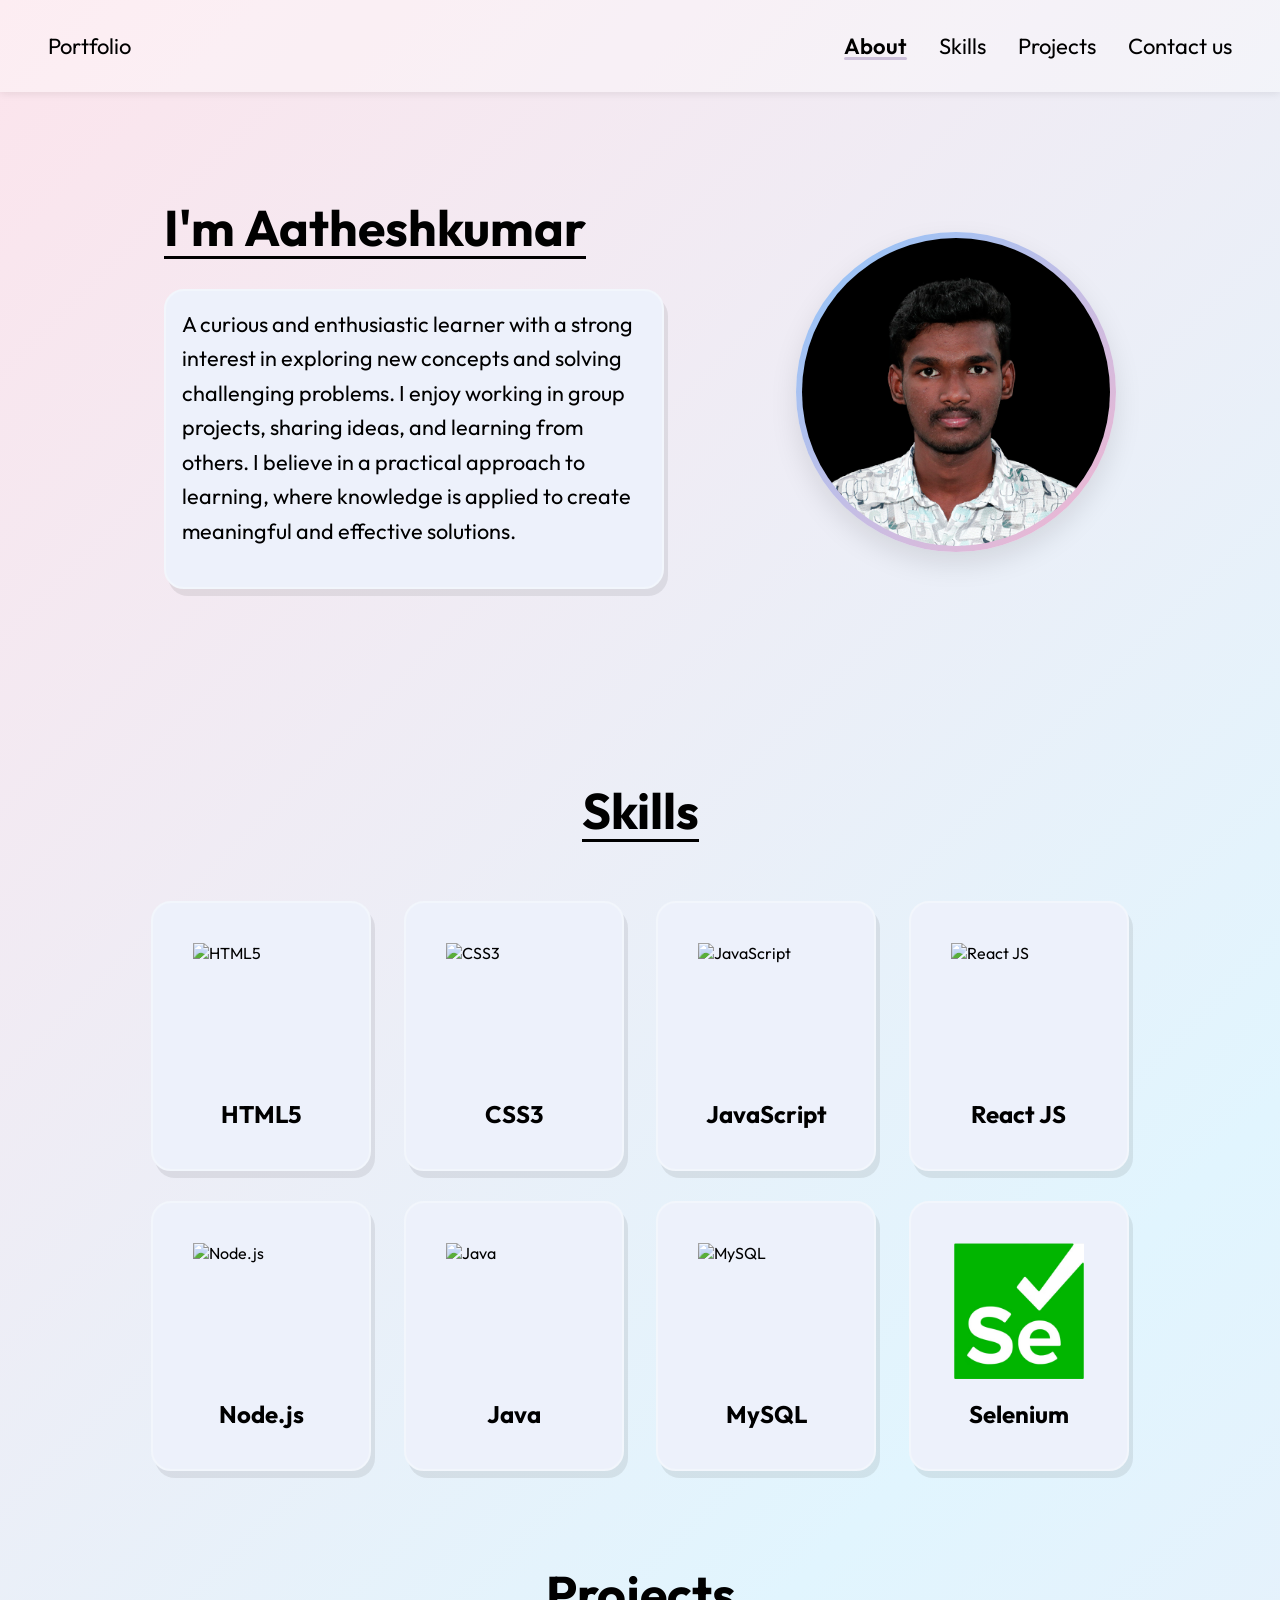
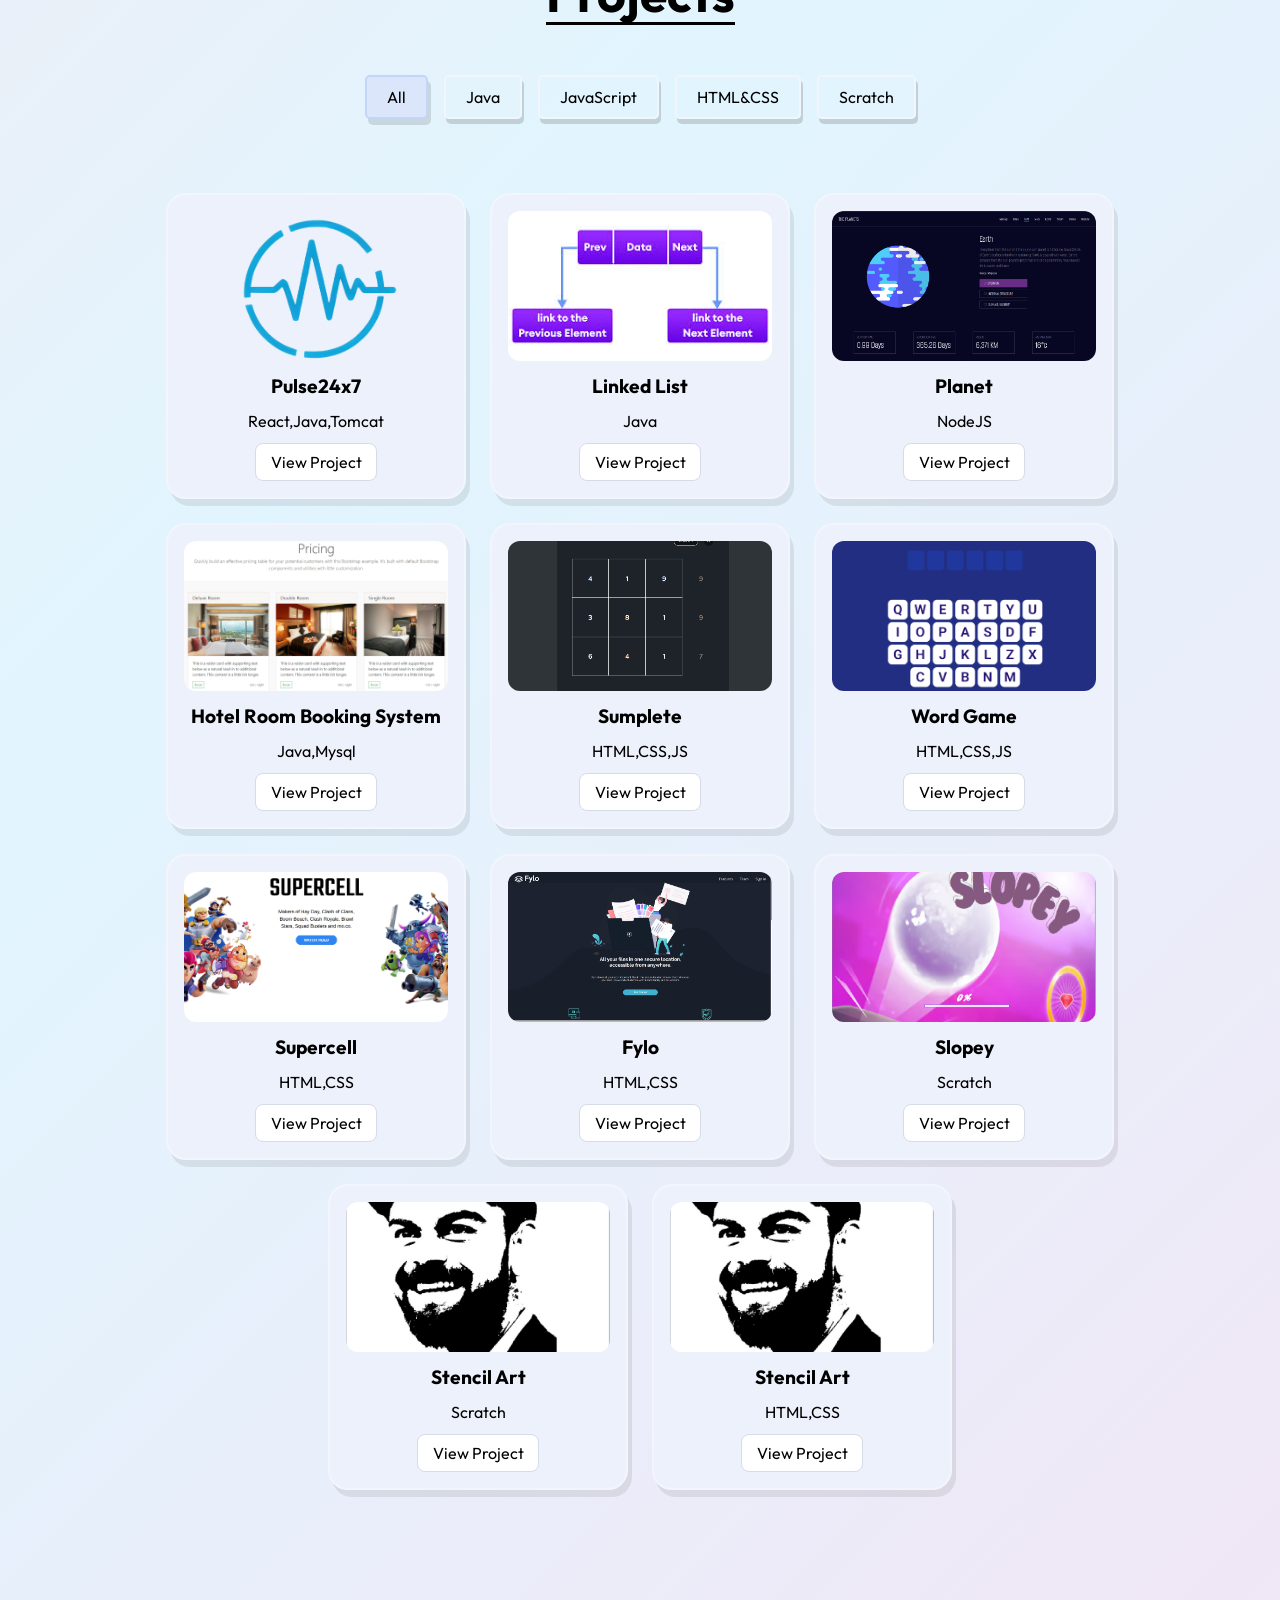
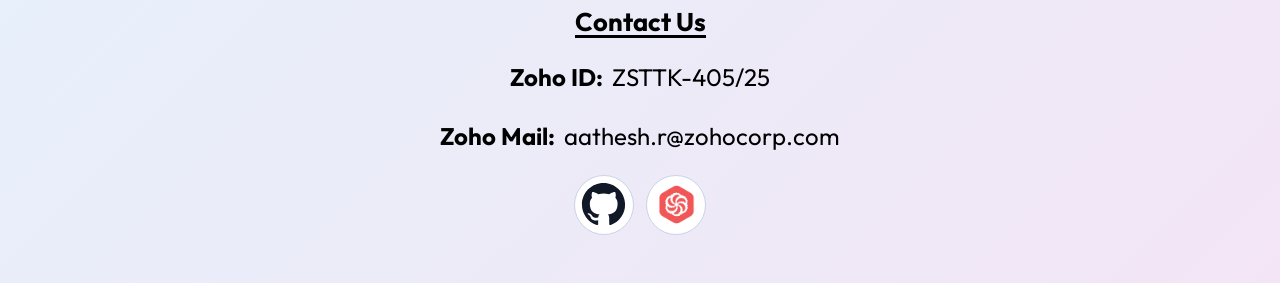
==== index.html @ f85297b8 "Rename portfolio.html to index.html" ====
<!DOCTYPE html>
<html lang="en">

<head>
  <meta charset="UTF-8" />
  <meta name="viewport" content="width=device-width, initial-scale=1.0" />
  <title>Aatheshkumar | Portfolio</title>
  <link rel="preconnect" href="https://fonts.googleapis.com" />
  <link rel="preconnect" href="https://fonts.gstatic.com" crossorigin />
  <link href="https://fonts.googleapis.com/css2?family=Outfit:wght@100..900&display=swap" rel="stylesheet" />
  <link rel="stylesheet" href="portfolio.css">
</head>

<body>
  <header>
    <div><a href="#about">Portfolio</a></div>
    <button class="nav-toggle" aria-label="Toggle navigation menu" aria-expanded="false" id="navToggle">
      <span></span><span></span><span></span>
    </button>
    <nav id="mainNav">
      <ul class="nav-links" id="navLinks">
        <li class="active-nav" data-section="about"><a href="#about">About</a></li>
        <li data-section="skills"><a href="#skills">Skills</a></li>
        <li data-section="projects"><a href="#projects">Projects</a></li>
        <li data-section="contact"><a href="#contact">Contact us</a></li>
      </ul>
    </nav>
  </header>

  <!-- HERO -->
  <section id="about">
    <div id="about_me_container">
      <h1>I'm Aatheshkumar</h1>
      <div id="about_me">
        <p>A curious and enthusiastic learner with a strong interest in exploring new concepts and solving challenging problems. I enjoy working in group projects, sharing ideas, and learning from others. I believe in a practical approach to learning, where knowledge is applied to create meaningful and effective solutions.</p>
      </div>
    </div>
    <div class="profile-photo-wrap">
      <img class="profile-photo" src="assets/aathesh.png" alt="Aatheshkumar" />
    </div>
  </section>

  <!-- SKILLS -->
  <section id="skills">
    <h1>Skills</h1>
    <div class="techStacks" id="skillsGrid"></div>
  </section>

  <!-- PROJECTS -->
  <section id="projects">
    <h1>Projects</h1>
    <div id="project-navbar">
      <ul id="filterList"></ul>
    </div>
    <div class="projects-grid" id="projectsGrid"></div>
  </section>

  <!-- FOOTER -->
  <footer id="contact">
    <h1 class="footer-title">Contact Us</h1>
    <ul class="footer-details">
      <li><span>Zoho ID:</span> ZSTTK-405/25</li>
      <li><span>Zoho Mail:</span> aathesh.r@zohocorp.com</li>
    </ul>
    <div class="footer-icons">
      <a class="icon-link" href="https://github.com/Aathesh-kumar" target="_blank" rel="noreferrer" aria-label="GitHub profile">
        <svg viewBox="0 0 24 24" aria-hidden="true">
          <path d="M12 .5C5.65.5.5 5.65.5 12a11.5 11.5 0 0 0 7.86 10.93c.58.1.79-.25.79-.56v-2c-3.2.7-3.88-1.35-3.88-1.35-.52-1.33-1.28-1.68-1.28-1.68-1.05-.72.08-.7.08-.7 1.16.08 1.77 1.2 1.77 1.2 1.03 1.76 2.7 1.25 3.36.95.1-.75.4-1.25.73-1.54-2.55-.29-5.23-1.28-5.23-5.7 0-1.26.45-2.3 1.2-3.1-.13-.29-.52-1.47.1-3.07 0 0 .98-.31 3.2 1.19a11 11 0 0 1 5.82 0c2.22-1.5 3.2-1.2 3.2-1.2.62 1.6.23 2.78.1 3.08.75.8 1.2 1.84 1.2 3.1 0 4.43-2.68 5.4-5.24 5.69.41.35.77 1.03.77 2.08v3.08c0 .31.2.67.8.56A11.5 11.5 0 0 0 23.5 12C23.5 5.65 18.35.5 12 .5Z" />
        </svg>
      </a>
      <a class="icon-link" href="https://www.codewars.com/users/Aatheshkumar" target="_blank" rel="noreferrer" aria-label="Codewars profile">
        <img class="codewars-icon" src="assets/codewar.png" alt="Codewars" />
      </a>
    </div>
  </footer>
</body>
<script src="portfolio.js"></script>
</html>
---- portfolio.css ----
/* ===== BASE ===== */
:root {
     --primary-font: "Outfit", sans-serif;
}

* {
     margin: 0;
     padding: 0;
     box-sizing: border-box;
     font-family: var(--primary-font);
}

html {
     scroll-behavior: smooth;
     background: linear-gradient(135deg, #fce4ec 0%, #e1f5fe 50%, #f3e5f5 100%);
}

section {
     scroll-margin-top: 120px;
}

a {
     text-decoration: none;
     color: inherit;
}

ul {
     list-style: none;
}

h1 {
     position: relative;
     width: fit-content;
     font-size: 50px;
}

h1::after {
     content: '';
     position: absolute;
     bottom: 0;
     left: 0;
     width: 100%;
     height: 3px;
     scale: 1;
     background-color: black;
}

/* ===== NAVBAR ===== */
header {
     width: 100%;
     display: flex;
     position: fixed;
     justify-content: space-between;
     align-items: center;
     background: rgba(255, 255, 255, 0.35);
     padding: 2rem 3rem;
     font-size: 22px;
     z-index: 10;
     box-shadow: 0 2px 8px rgba(0, 0, 0, 0.08);
}

.nav-toggle {
     display: none;
     border: none;
     background: transparent;
     cursor: pointer;
     padding: 0.25rem;
}

.nav-toggle span {
     display: block;
     width: 26px;
     height: 3px;
     border-radius: 4px;
     background-color: #1f2937;
     transition: transform 0.25s ease, opacity 0.25s ease;
}

.nav-toggle span+span {
     margin-top: 5px;
}

.nav-toggle.active span:nth-child(1) {
     transform: translateY(8px) rotate(45deg);
}

.nav-toggle.active span:nth-child(2) {
     opacity: 0;
}

.nav-toggle.active span:nth-child(3) {
     transform: translateY(-8px) rotate(-45deg);
}

.nav-links {
     display: flex;
     gap: 2rem;
}

header li {
     position: relative;
     transition: all ease-in;
     cursor: pointer;
}

header li::after {
     content: '';
     position: absolute;
     bottom: 0;
     left: 0;
     width: 100%;
     height: 3px;
     border-radius: 5px;
     background-color: color-mix(in srgb, #76c0ea 50%, #f8c1d4 100%);
     scale: 0;
     transform-origin: left;
     transition: all 0.3s ease-in;
}

header li:hover::after {
     scale: 1;
}

header li.active-nav::after {
     scale: 1;
}

header li.active-nav a {
     font-weight: 600;
}

@media (max-width: 900px) {
     header {
          padding: 1rem 1.25rem;
          font-size: 18px;
          flex-wrap: wrap;
          background: rgba(255, 255, 255, 0.9);
          backdrop-filter: blur(8px);
     }

     .nav-toggle {
          display: block;
     }

     nav {
          width: 100%;
          max-height: 0;
          overflow: hidden;
          transition: max-height 0.25s ease;
     }

     nav.nav-open {
          max-height: 280px;
     }

     .nav-links {
          flex-direction: column;
          align-items: center;
          gap: 0.9rem;
          padding-top: 0.8rem;
          padding-bottom: 0.4rem;
     }

     section {
          scroll-margin-top: 96px;
     }
}

/* ===== HERO ===== */
#about {
     display: flex;
     justify-content: space-evenly;
     align-items: center;
     min-height: 80vh;
     padding: 6rem 2rem 2rem;
}

#about_me_container {
     display: flex;
     flex-direction: column;
     gap: 30px;
}

#about_me {
     width: 500px;
     height: 300px;
     background-color: #EDF1FB;
     border: 2px #F2F6FC solid;
     box-shadow: 4px 7px rgba(0, 0, 0, 0.08);
     border-radius: 20px;
     padding: 1rem;
     font-size: 1.35rem;
     line-height: 1.6;
}

.profile-photo-wrap {
     width: clamp(220px, 26vw, 320px);
     aspect-ratio: 1 / 1;
     padding: 6px;
     border-radius: 50%;
     background: linear-gradient(135deg, #8ec5fc 0%, #f6b6cf 100%);
     box-shadow: 0 12px 28px rgba(0, 0, 0, 0.1);
}

.profile-photo {
     width: 100%;
     height: 100%;
     border-radius: 50%;
     object-fit: cover;
     object-position: center top;
     display: block;
}

@media (max-width: 900px) {
     #about {
          flex-direction: column;
          gap: 1.25rem;
          padding: 5.5rem 1rem 1.25rem;
          text-align: center;
     }

     #about_me_container {
          width: 100%;
          align-items: center;
          gap: 1rem;
     }

     #about_me {
          width: 100%;
          max-width: 640px;
          height: auto;
          min-height: 170px;
          font-size: 1.15rem;
          line-height: 1.5;
     }

     .profile-photo-wrap {
          width: clamp(180px, 44vw, 250px);
     }
}

/* ===== SKILLS ===== */
#skills {
     display: flex;
     flex-direction: column;
     flex-wrap: wrap;
     justify-content: space-evenly;
     align-items: center;
     min-height: 90vh;
}

.techStacks {
     width: min(980px, 100%);
     display: grid;
     grid-template-columns: repeat(4, minmax(180px, 1fr));
     gap: 30px;
}

.stacks_img_container {
     display: inline-flex;
     justify-content: center;
     align-items: center;
     flex-direction: column;
     flex: 1 1 200px;
     gap: 10px;
}

.stacks_img_container .stackImg {
     transition: transform 0.25s ease, box-shadow 0.25s ease;
}

.stacks_img_container:hover .stackImg {
     transform: translateY(-6px);
     box-shadow: 6px 12px rgba(0, 0, 0, 0.12);
}

.stackImg {
     display: flex;
     flex-direction: column;
     gap: 20px;
     align-items: center;
     background-color: #EDF1FB;
     border: 2px #F2F6FC solid;
     border-radius: 20px;
     box-shadow: 4px 7px rgba(0, 0, 0, 0.08);
     padding: 40px;
     width: 100%;
     max-width: 220px;
}

.stacks {
     width: 100%;
     height: auto;
     aspect-ratio: 1/1;
     object-fit: contain;
}

@media (max-width: 900px) {
     #skills {
          padding: 1.5rem 1rem;
     }

     .techStacks {
          grid-template-columns: repeat(2, minmax(160px, 1fr));
          gap: 1rem;
     }

     .stackImg {
          padding: 1.25rem;
          max-width: none;
     }

     .stacks {
          width: 85%;
     }
}

@media (max-width: 520px) {
     #skills {
          padding: 1.25rem 0.8rem;
     }

     .techStacks {
          grid-template-columns: 1fr;
          gap: 0.9rem;
     }

     .stackImg {
          padding: 1rem;
     }

     .stacks {
          width: 72%;
     }
}

/* ===== PROJECTS ===== */
#projects {
     display: flex;
     flex-direction: column;
     justify-content: space-around;
     align-items: center;
     padding: 2rem;
}

#project-navbar {
     width: 100%;
     max-width: 1200px;
}

#project-navbar ul {
     display: flex;
     flex-wrap: wrap;
     justify-content: center;
     gap: 1rem;
     margin: 50px;
     padding: 0;
}

#project-navbar li {
     background-color: transparent;
     border: 2px #F2F6FC solid;
     border-radius: 5px;
     box-shadow: 2px 5px rgba(0, 0, 0, 0.15);
     padding: 10px 20px;
     cursor: pointer;
     transition: transform 0.3s linear, box-shadow 0.3s linear;
}

#project-navbar li.active-filter {
     background-color: #dbe6fb;
     border-color: #c3d5f8;
     box-shadow: 3px 6px rgba(0, 0, 0, 0.12);
}

#project-navbar li:hover {
     transform: translateY(-2px);
}

#project-navbar li:active {
     transform: translateY(4px);
     box-shadow: none;
}

.projects-grid {
     width: 100%;
     max-width: 1200px;
     display: flex;
     flex-wrap: wrap;
     justify-content: center;
     gap: 1.5rem;
     margin-top: 1.5rem;
}

.project-card {
     display: flex;
     flex-direction: column;
     align-items: center;
     width: 300px;
     gap: 0.8rem;
     background-color: #EDF1FB;
     border: 2px #F2F6FC solid;
     border-radius: 20px;
     box-shadow: 4px 7px rgba(0, 0, 0, 0.08);
     padding: 1rem;
     text-align: center;
     transition: transform 0.25s ease, box-shadow 0.25s ease;
}

.project-card-enter {
     animation: projectFilterIn 0.45s ease both;
}

.project-card:hover {
     transform: translateY(-6px);
     box-shadow: 6px 12px rgba(0, 0, 0, 0.12);
}

.project-card img {
     width: 100%;
     height: 150px;
     object-fit: cover;
     border-radius: 12px;
}

.project-card h2 {
     font-size: 1.2rem;
}

.project-card a {
     margin-top: auto;
     background-color: white;
     border: 1px solid #d5dce8;
     border-radius: 8px;
     padding: 0.5rem 0.9rem;
     transition: background-color 0.2s ease;
}

.project-card a:hover {
     background-color: #f4f7ff;
}

@keyframes projectFilterIn {
     from {
          opacity: 0;
          transform: translateY(18px) scale(0.98);
     }

     to {
          opacity: 1;
          transform: translateY(0) scale(1);
     }
}

@media (prefers-reduced-motion: reduce) {
     .project-card-enter {
          animation: none;
     }
}

@media (max-width: 900px) {
     #projects {
          padding: 1.5rem 1rem;
     }

     #project-navbar ul {
          margin: 1rem 0 0.5rem;
          gap: 0.7rem;
     }

     #project-navbar li {
          padding: 0.45rem 0.8rem;
          font-size: 0.92rem;
     }

     .projects-grid {
          gap: 1rem;
          margin-top: 0.75rem;
     }

     .project-card {
          width: min(100%, 360px);
     }
}

@media (max-width: 520px) {
     #projects {
          padding: 1.2rem 0.8rem;
     }

     #project-navbar ul {
          justify-content: flex-start;
          width: 100%;
          overflow-x: auto;
          flex-wrap: nowrap;
          gap: 0.55rem;
          padding: 0.15rem 0.2rem 0.35rem;
          margin: 0.8rem 0 0.4rem;
          -webkit-overflow-scrolling: touch;
          scroll-snap-type: x proximity;
          scrollbar-width: none;
     }

     #project-navbar ul::-webkit-scrollbar {
          display: none;
     }

     #project-navbar li {
          white-space: nowrap;
          flex-shrink: 0;
          scroll-snap-align: start;
          font-size: 0.88rem;
          padding: 0.4rem 0.7rem;
     }

     .project-card {
          width: 100%;
     }
}

/* ===== FOOTER ===== */
#contact {
     display: flex;
     flex-direction: column;
     align-items: center;
     justify-content: end;
     gap: 1rem;
     padding: 3rem;
     min-height: 40vh;
     font-size: 24px;
}

.footer-title {
     font-size: 1.6rem;
}

.footer-details {
     list-style: none;
     display: grid;
     grid-template-columns: repeat(1, minmax(220px, 1fr));
     gap: 0.8rem;
     padding: 0;
     margin: 0 auto;
}

.footer-details li {
     display: flex;
     align-items: center;
     justify-content: center;
     gap: 0.6rem;
     border-radius: 8px;
     padding: 0.5rem 1rem;
     text-align: left;
}

.footer-details li span {
     display: inline-block;
     min-width: 90px;
     font-weight: 700;
}

.footer-icons {
     display: flex;
     align-items: center;
     justify-content: center;
     gap: 0.8rem;
}

.icon-link {
     display: inline-flex;
     align-items: center;
     justify-content: center;
     width: 60px;
     height: 60px;
     border: 1px solid #c8d4e8;
     border-radius: 50%;
     background-color: #ffffff;
}

.icon-link svg {
     width: 45px;
     height: 45px;
     fill: #111827;
}

.codewars-icon {
     width: 45px;
     height: 45px;
     object-fit: contain;
}

@media (max-width: 680px) {
     #contact {
          padding: 1.5rem 1rem;
     }

     .footer-details {
          grid-template-columns: 1fr;
          gap: 0.7rem;
     }

     .footer-details li {
          justify-content: flex-start;
          gap: 0.2rem;
     }
}
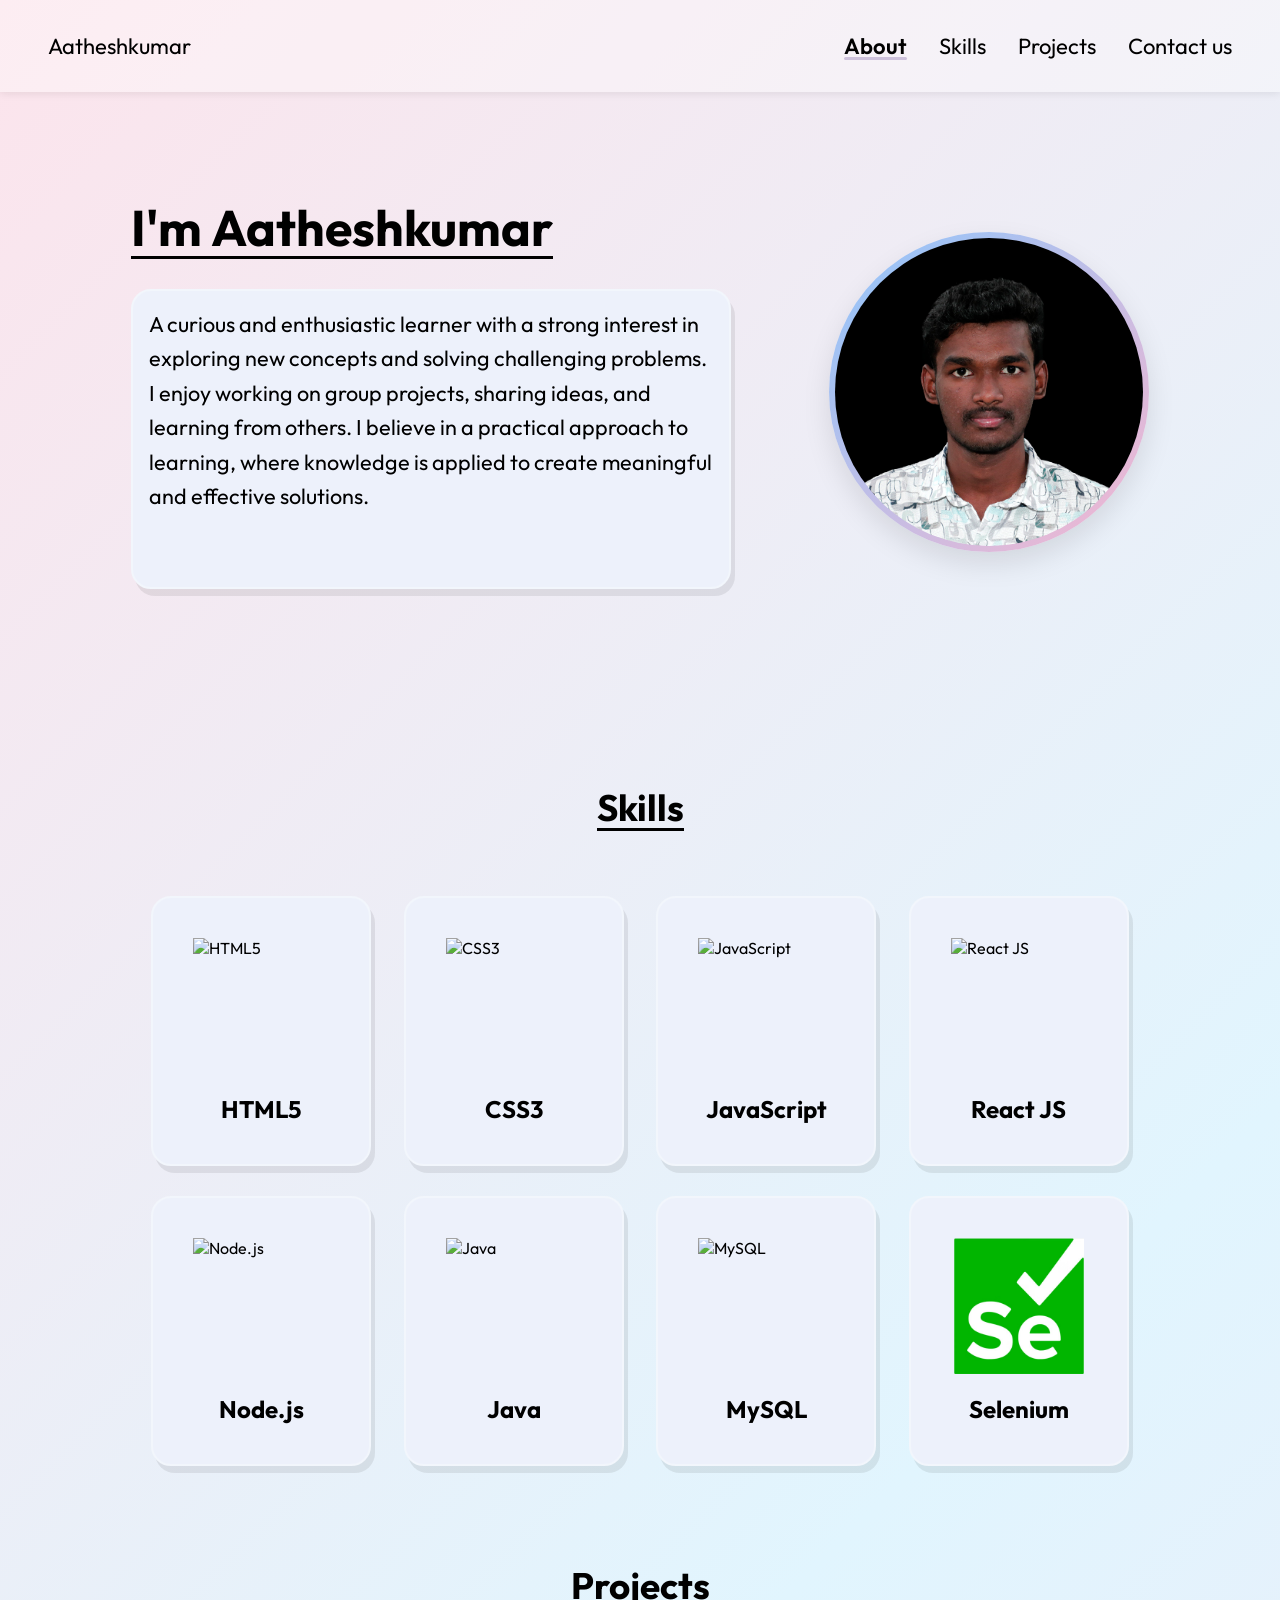
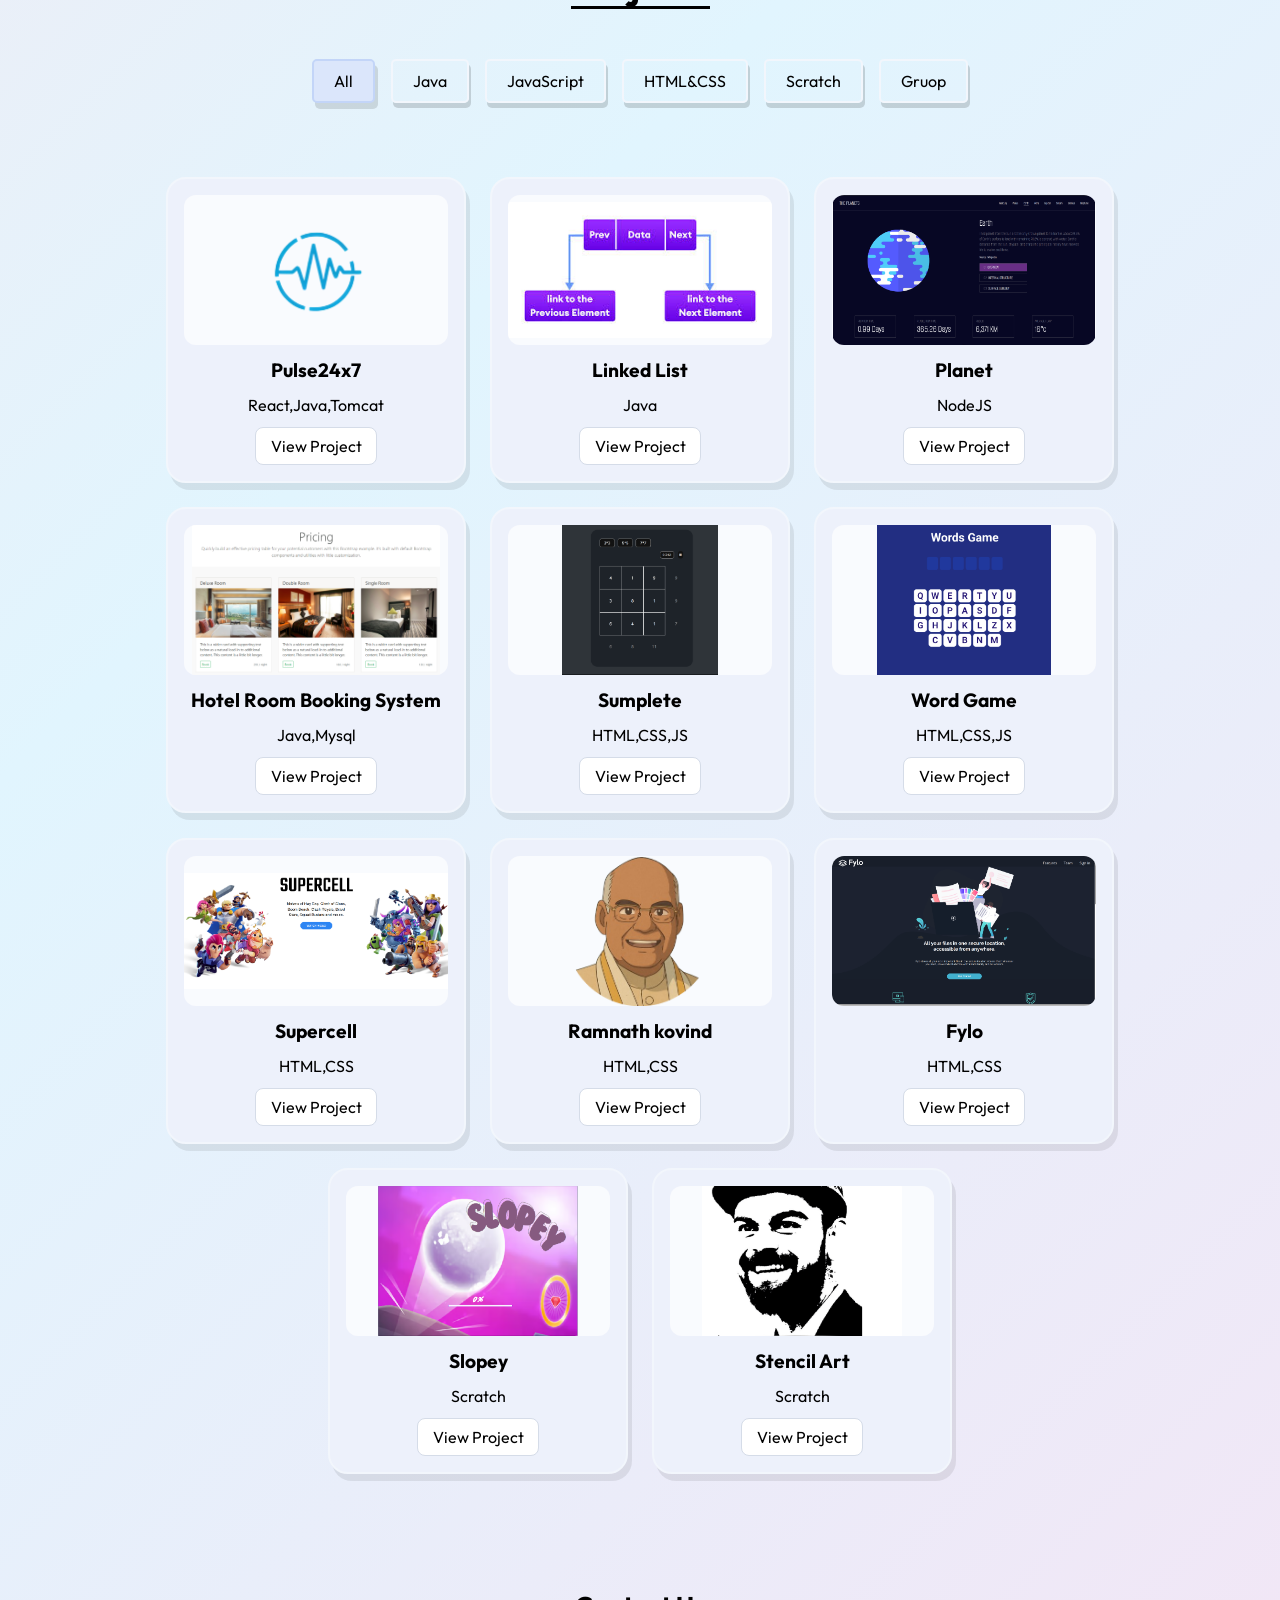
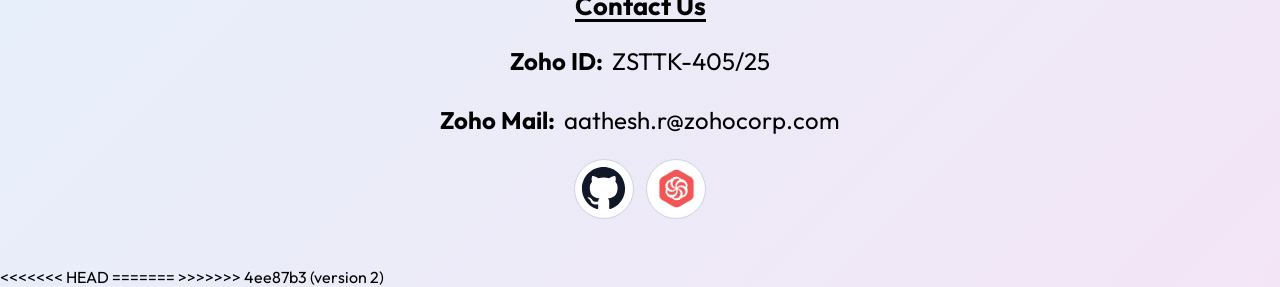
==== commit 61eca961: "Updated portfolio project" ====
--- a/index.html
+++ b/index.html
@@ -13,7 +13,7 @@
 
 <body>
   <header>
-    <div><a href="#about">Portfolio</a></div>
+    <div><a href="#about">Aatheshkumar</a></div>
     <button class="nav-toggle" aria-label="Toggle navigation menu" aria-expanded="false" id="navToggle">
       <span></span><span></span><span></span>
     </button>
@@ -32,7 +32,8 @@
     <div id="about_me_container">
       <h1>I'm Aatheshkumar</h1>
       <div id="about_me">
-        <p>A curious and enthusiastic learner with a strong interest in exploring new concepts and solving challenging problems. I enjoy working in group projects, sharing ideas, and learning from others. I believe in a practical approach to learning, where knowledge is applied to create meaningful and effective solutions.</p>
+        <p>A curious and enthusiastic learner with a strong interest in exploring new concepts and solving challenging problems. I enjoy working on group projects, sharing ideas, and learning from others. I believe in a practical approach to learning, where knowledge is applied to create meaningful and effective solutions.</p>
+        
       </div>
     </div>
     <div class="profile-photo-wrap">
@@ -74,5 +75,9 @@
     </div>
   </footer>
 </body>
+<<<<<<< HEAD
 <script src="portfolio.js"></script>
+=======
+<script src="portfolio.js?v=20260310"></script>
+>>>>>>> 4ee87b3 (version 2)
 </html>
--- a/portfolio.css
+++ b/portfolio.css
@@ -31,7 +31,7 @@
 h1 {
      position: relative;
      width: fit-content;
-     font-size: 50px;
+     font-size: 2.3rem;
 }
 
 h1::after {
@@ -175,6 +175,10 @@
      padding: 6rem 2rem 2rem;
 }
 
+#about h1 {
+     font-size: 50px;
+}
+
 #about_me_container {
      display: flex;
      flex-direction: column;
@@ -182,7 +186,7 @@
 }
 
 #about_me {
-     width: 500px;
+     width: 600px;
      height: 300px;
      background-color: #EDF1FB;
      border: 2px #F2F6FC solid;
@@ -419,7 +423,10 @@
 .project-card img {
      width: 100%;
      height: 150px;
-     object-fit: cover;
+     display: block;
+     object-fit: contain;
+     object-position: center;
+     background-color: rgba(255, 255, 255, 0.7);
      border-radius: 12px;
 }
 
@@ -603,4 +610,4 @@
           justify-content: flex-start;
           gap: 0.2rem;
      }
-}+}
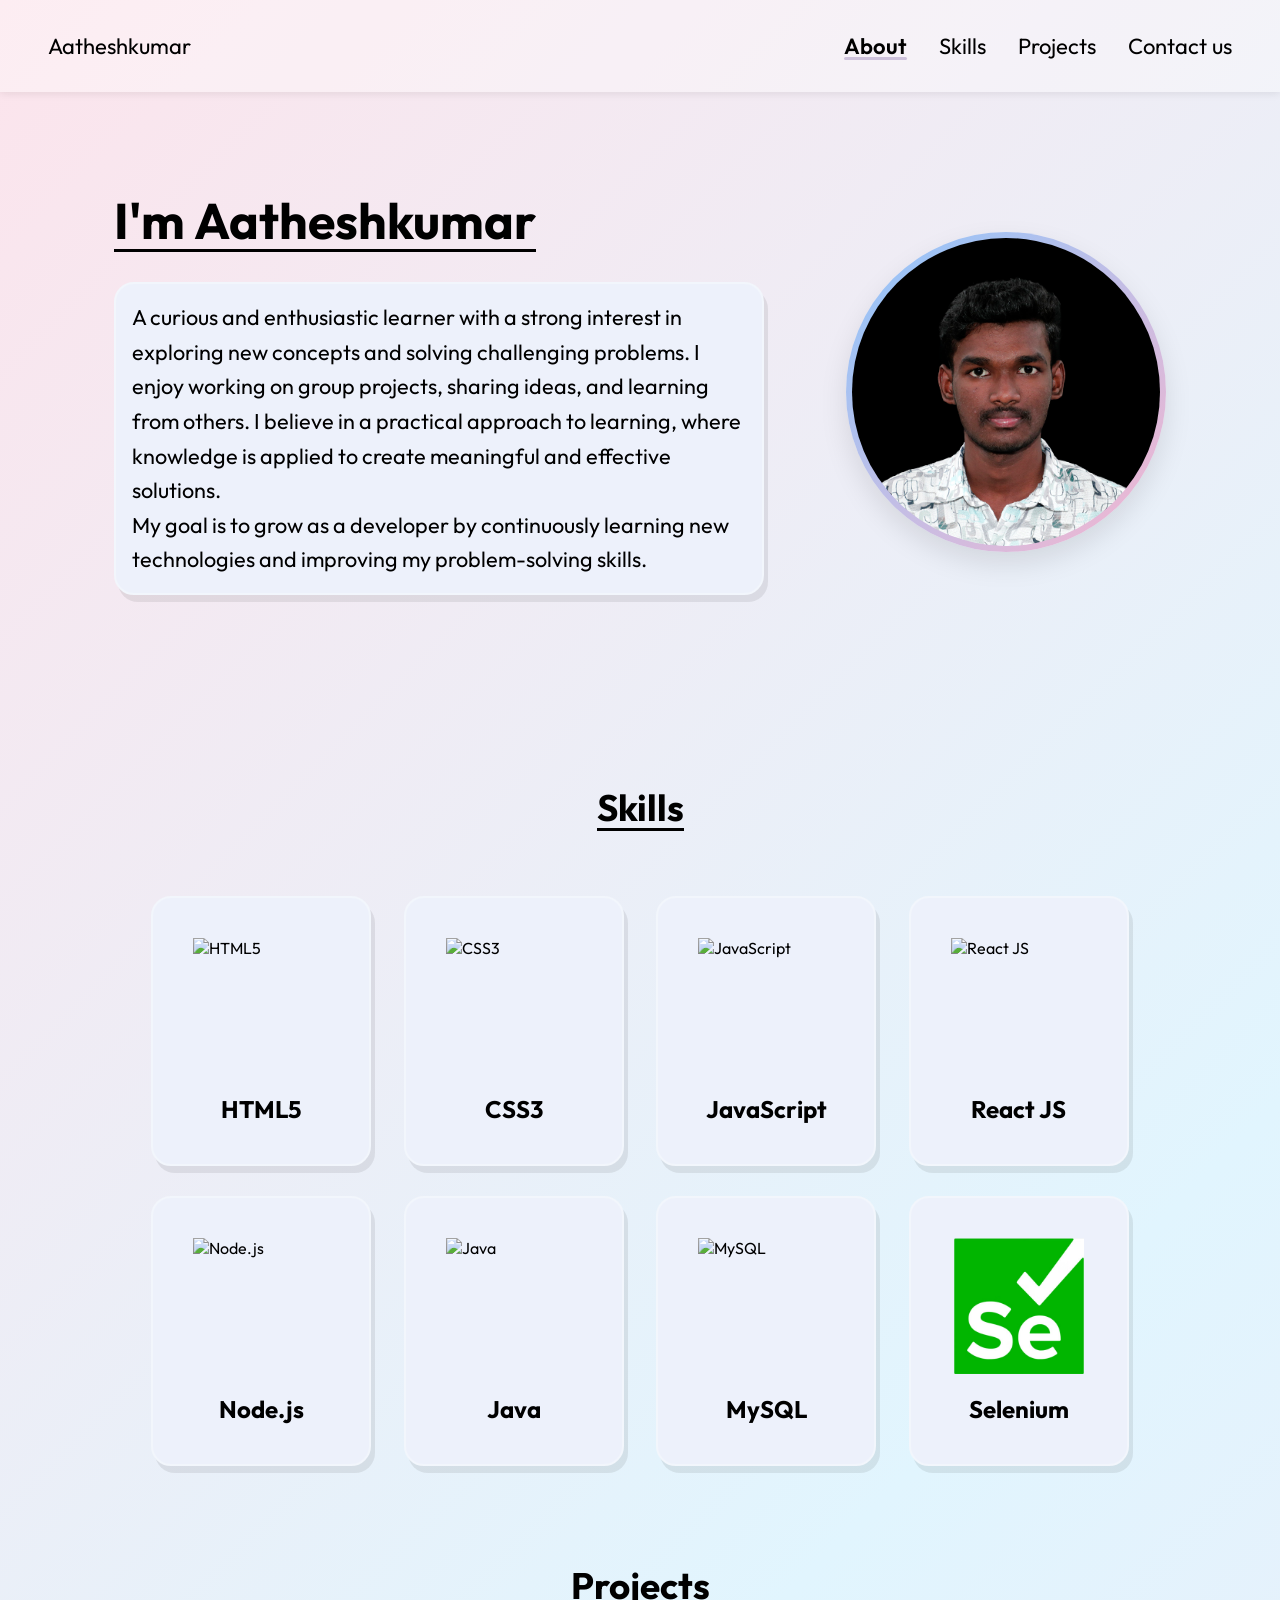
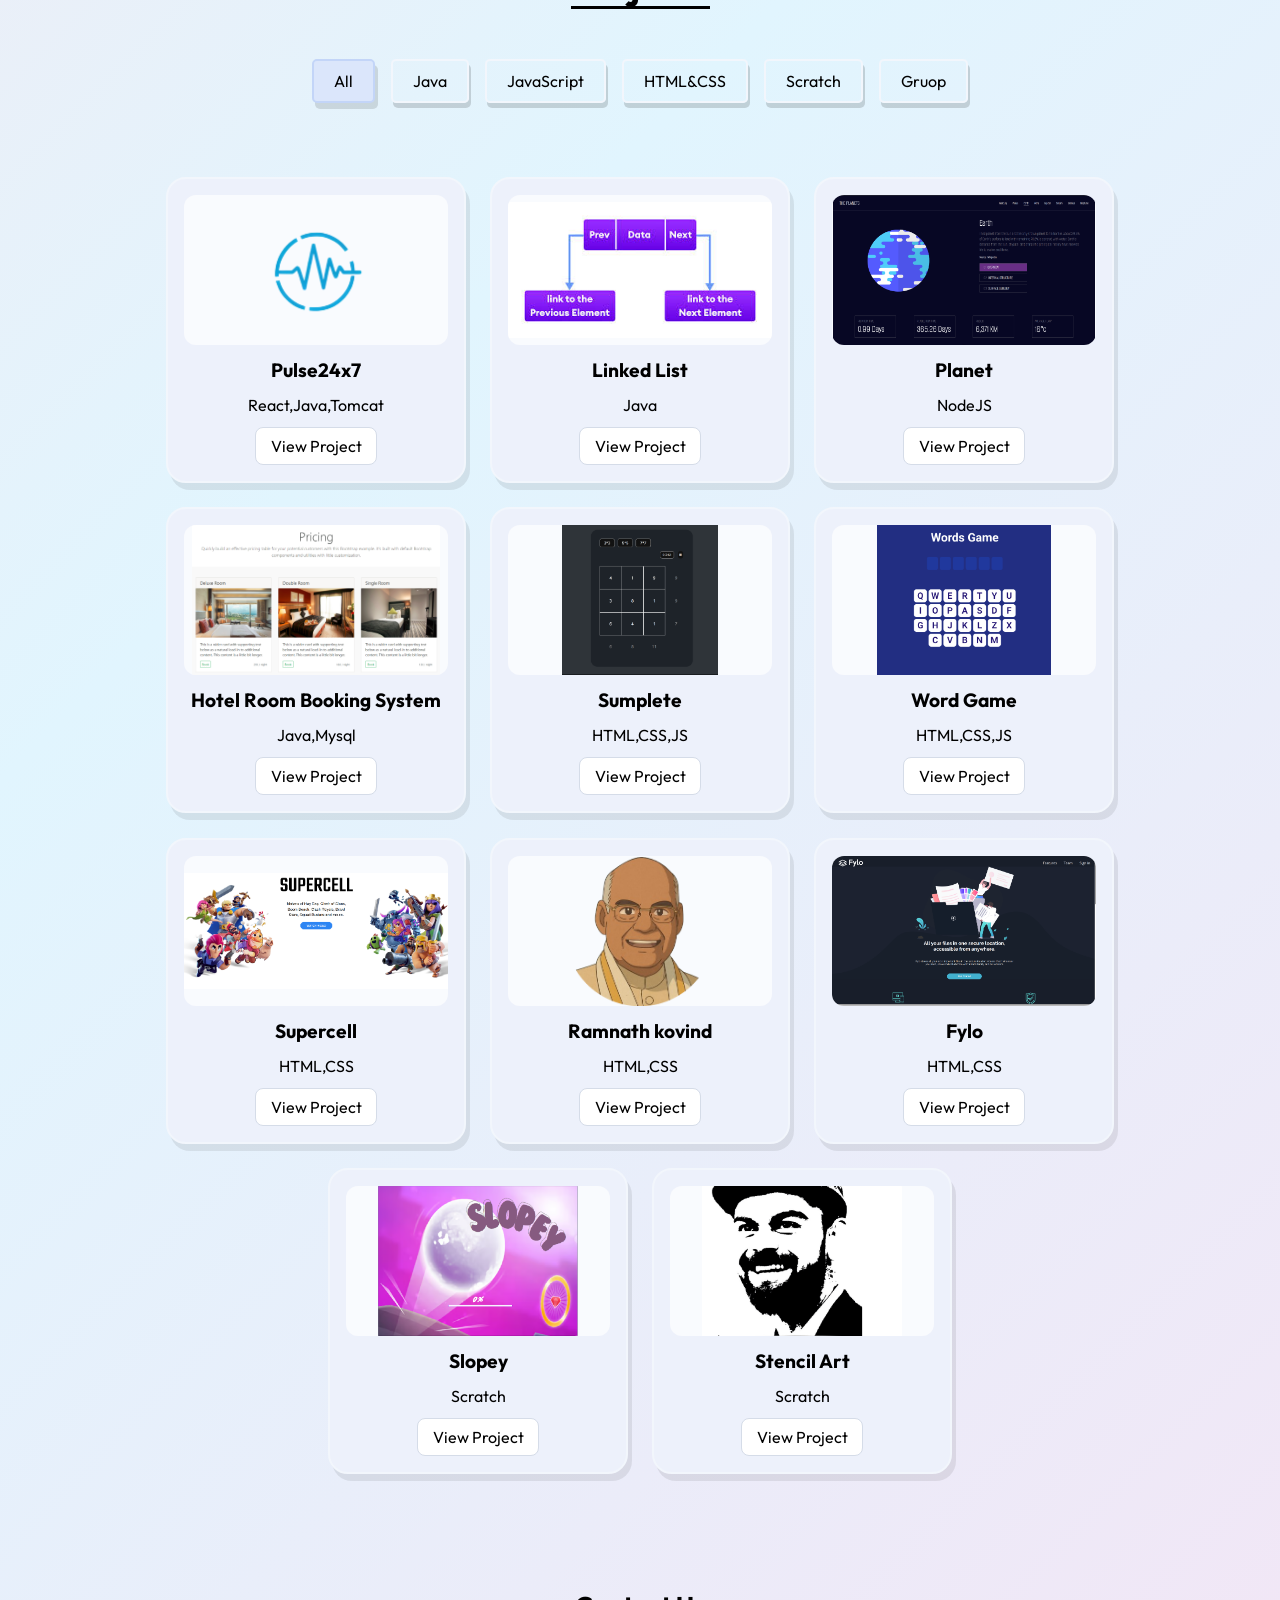
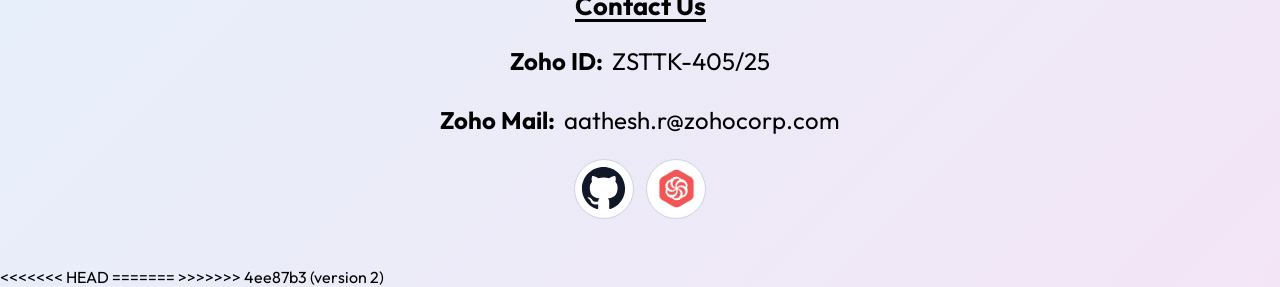
==== commit 4d23a7e2: "Updated About me" ====
--- a/index.html
+++ b/index.html
@@ -33,7 +33,7 @@
       <h1>I'm Aatheshkumar</h1>
       <div id="about_me">
         <p>A curious and enthusiastic learner with a strong interest in exploring new concepts and solving challenging problems. I enjoy working on group projects, sharing ideas, and learning from others. I believe in a practical approach to learning, where knowledge is applied to create meaningful and effective solutions.</p>
-        
+        <p>My goal is to grow as a developer by continuously learning new technologies and improving my problem-solving skills.</p>
       </div>
     </div>
     <div class="profile-photo-wrap">
--- a/portfolio.css
+++ b/portfolio.css
@@ -186,8 +186,7 @@
 }
 
 #about_me {
-     width: 600px;
-     height: 300px;
+     width: 650px;
      background-color: #EDF1FB;
      border: 2px #F2F6FC solid;
      box-shadow: 4px 7px rgba(0, 0, 0, 0.08);
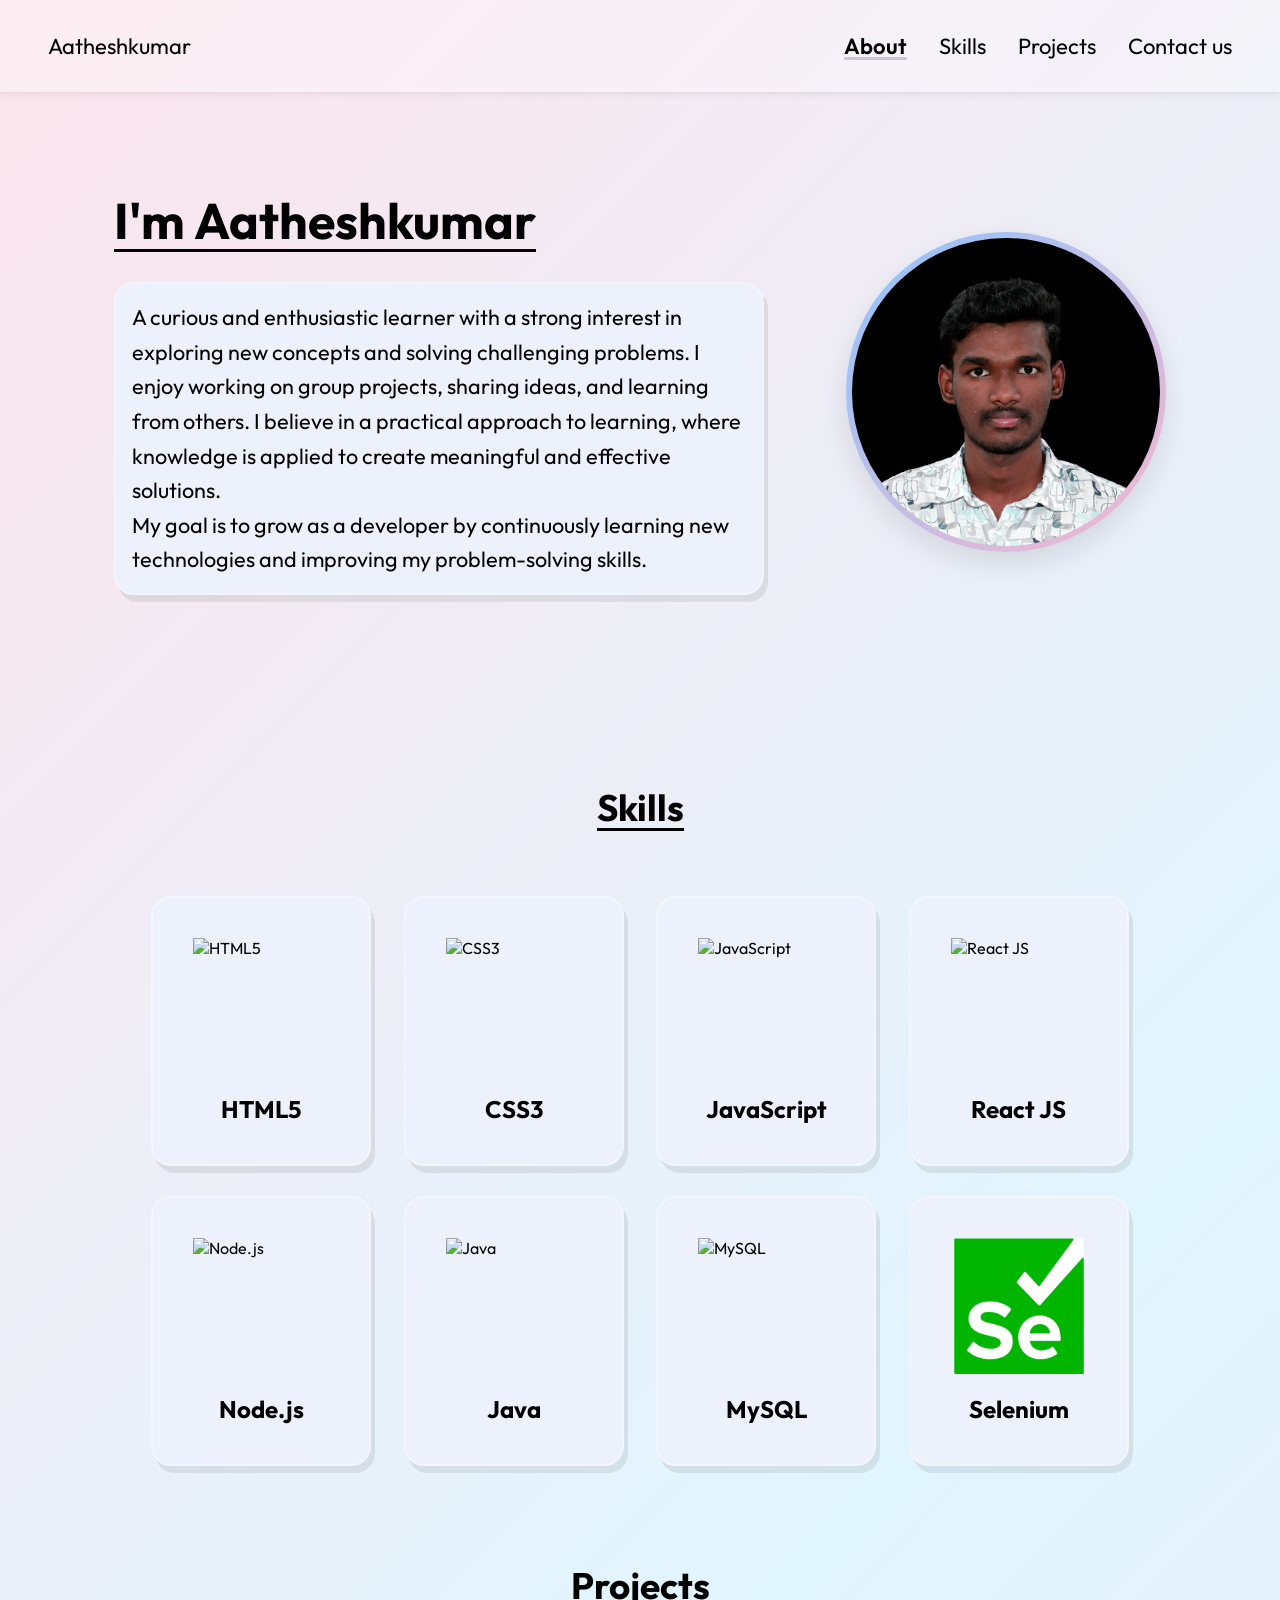
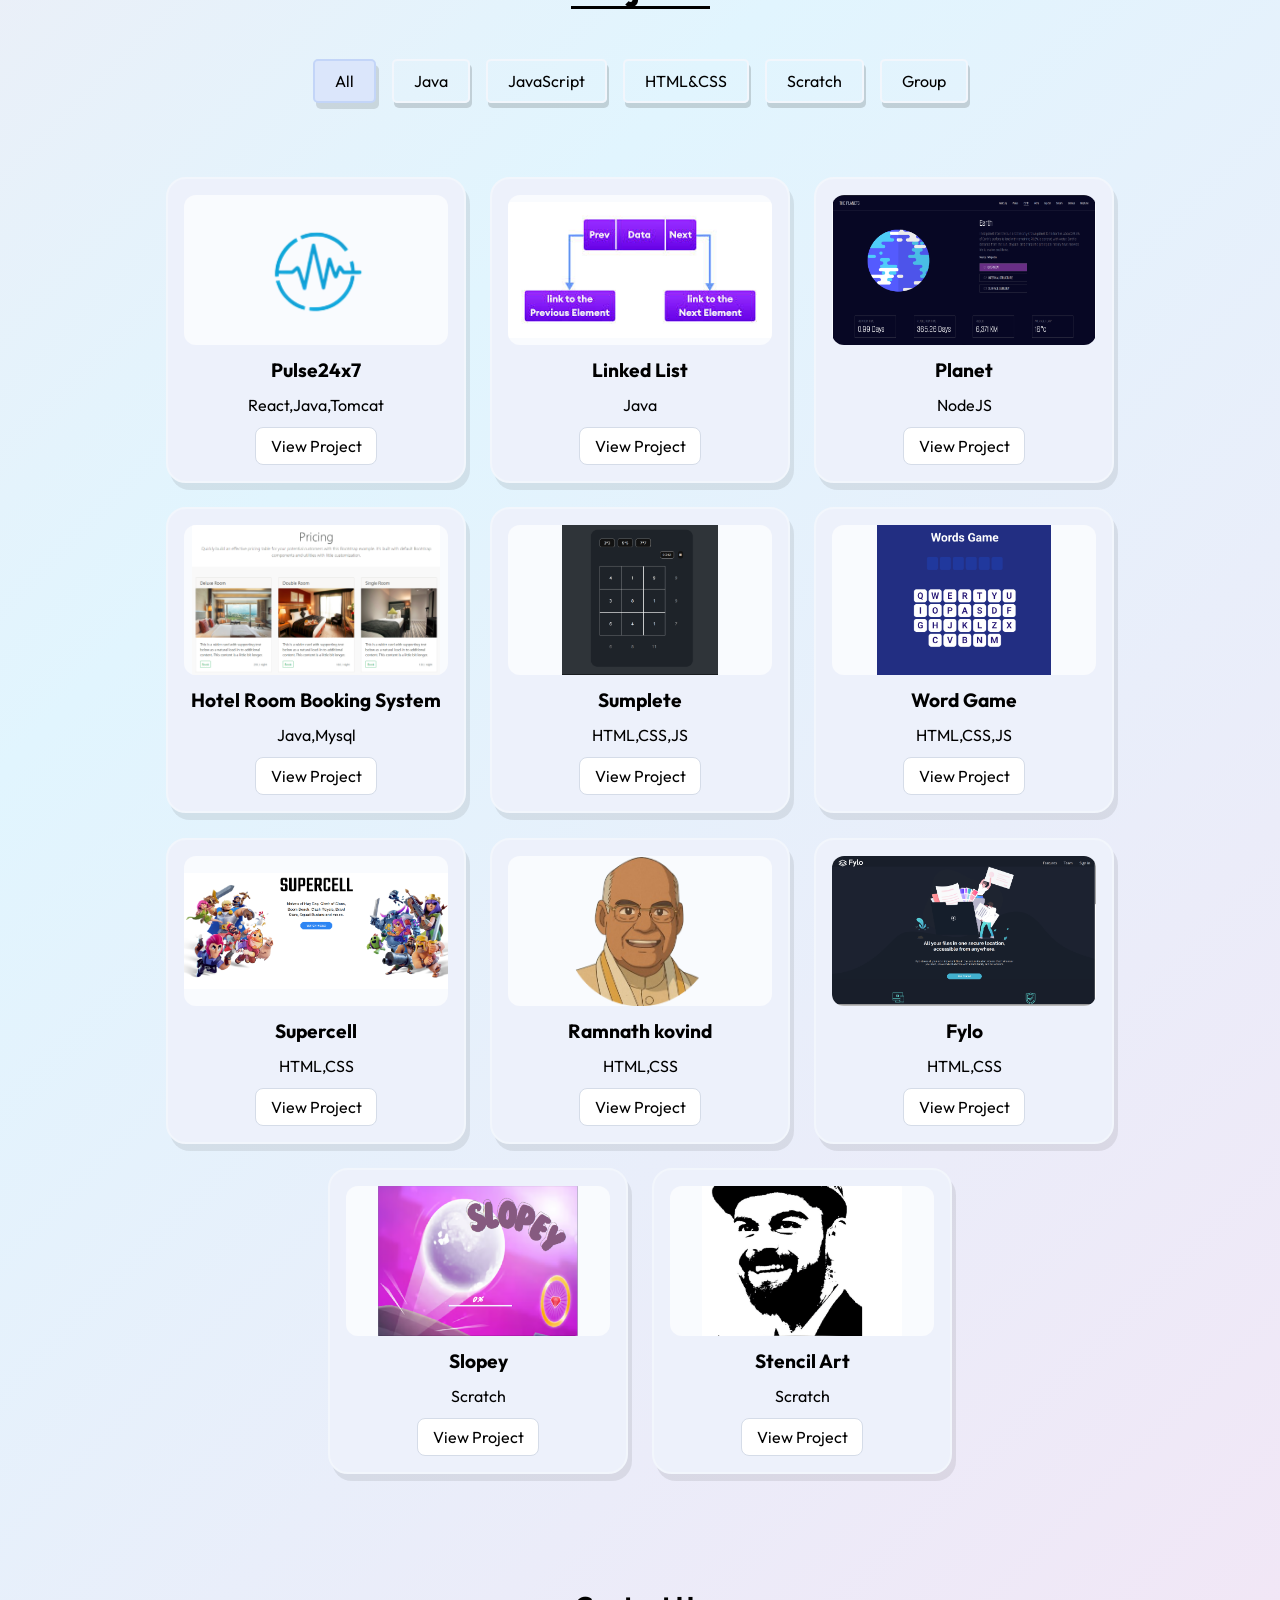
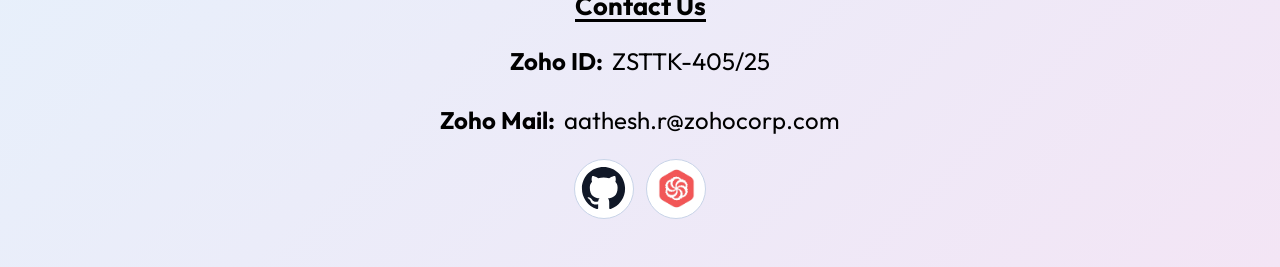
==== commit 37b011fc: "Updated Filter nav bar" ====
--- a/index.html
+++ b/index.html
@@ -75,9 +75,5 @@
     </div>
   </footer>
 </body>
-<<<<<<< HEAD
 <script src="portfolio.js"></script>
-=======
-<script src="portfolio.js?v=20260310"></script>
->>>>>>> 4ee87b3 (version 2)
 </html>
